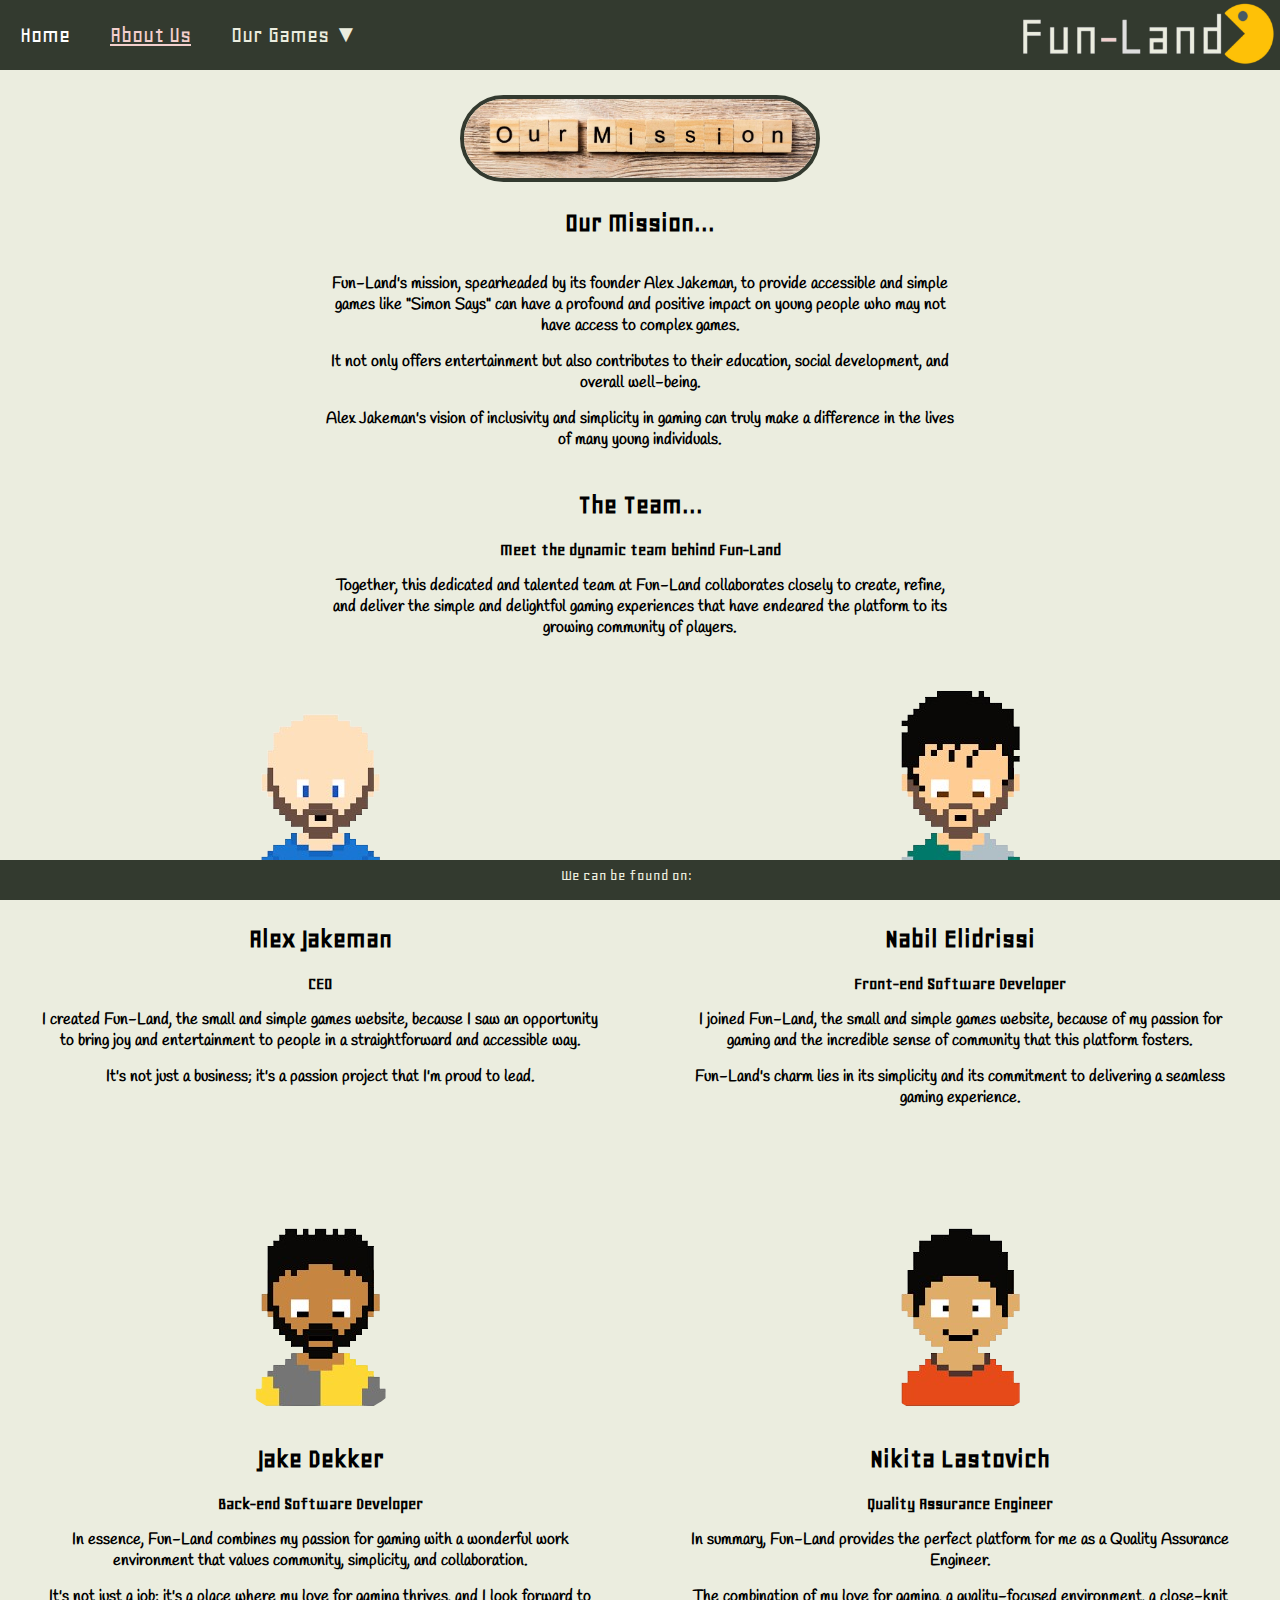
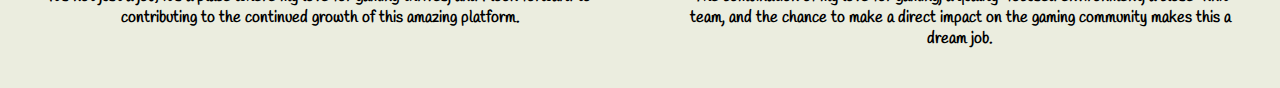
==== public/about-us.html @ 303238e1 "fixed w3c validation errors on about-us page" ====
<!DOCTYPE html>
<html lang="en">
<head>
  <meta charset="UTF-8">
  <meta http-equiv="X-UA-Compatible" content="IE=edge">
  <meta name="viewport" content="width=device-width, initial-scale=1.0">
  <link rel="stylesheet" href="style.css">
  <link rel="stylesheet" href="https://use.fontawesome.com/releases/v5.6.3/css/all.css" integrity="sha384-UHRtZLI+pbxtHCWp1t77Bi1L4ZtiqrqD80Kn4Z8NTSRyMA2Fd33n5dQ8lWUE00s/" crossorigin="anonymous">
  <title>Fun-Land</title>
  <script src="https://cdnjs.cloudflare.com/ajax/libs/jquery/3.6.1/jquery.min.js"></script>
  <script src="scripts/script.js"></script>
</head>

<body>
    <header>
    <div class="nav-bar">
        <div class="nav-container">
            <div class="brand">
                <a href="index.html"><img src="images/fun-land-logo-colored.png" alt="Fun-Land logo" id="site-logo"></a>
                </div>
                <nav>
                    <div class="nav-mobile">
                        <a href="#" id="nav-toggle">
                        <span></span>
                        </a>
                    </div>
                    <ul class="nav-list">
                        <li><a href="index.html">Home</a></li>
                        <li><a class="active" href="about-us.html">About Us</a></li>
                        <li><a href="#">Our Games</a>
                        <ul class="nav-dropdown">
                            <li><a href="memory-card-game.html">Spot The Difference</a></li>
                            <li><a href="simon-says.html">Simon Says</a></li>
                        </ul>
                        </li>
                    </ul>
                </nav>
            </div>
        </div>
    </header>

    <div class="flex-mobile">
        <div class="flex-container">
            <div class="flex-item-center" style="order: 1">
                <div style="height: 100px;"> 
                    <h3  class="team-page-quotes">
                        <img src="images/our-mission.png" alt="Fun-Land's Mission Statement" id="mission-statement-img">
                    </h3>
                    <div id="team-member-5">
                        <h1  class="paragraph-header">
                            Our Mission...
                        </h1>
                        <h3 class="team-page-quotes">
                            Fun-Land's mission, spearheaded by its founder Alex Jakeman, to provide accessible and simple games like "Simon Says" can have a profound and positive impact on young people who may not have access to complex games.         
                        </h3>
                        <h3 class="team-page-quotes">
                            It not only offers entertainment but also contributes to their education, social development, and overall well-being.          
                        </h3>
                        <h3 class="team-page-quotes">
                            Alex Jakeman's vision of inclusivity and simplicity in gaming can truly make a difference in the lives of many young individuals.        
                        </h3>
                    </div>    
                </div>
            </div>
            <div class="flex-item-center" style="order: 2">
                <div style="height: 100px;"> 
                    <!-- <h3  class="team-page-quotes">
                        <img src="images/our-mission.png" alt="Fun-Land's Mission Statement" id="mission-statement-img">
                    </h3> -->
                    <div id="team-member-6">
                        <h1  class="paragraph-header">
                            The Team...
                        </h1>
                        <h3 class="paragraph-content">
                            Meet the dynamic team behind Fun-Land
                        </h3>
                        <h3 class="team-page-quotes">
                            Together, this dedicated and talented team at Fun-Land collaborates closely to create, refine, and deliver the simple and delightful gaming experiences that have endeared the platform to its growing community of players. 
                        </h3>
                    </div>    
                </div>
            </div>
            <div class="flex-item-left" style="order: 3">
                <div id="team-member-1">  
                    <div class="team-page-quotes">
                        <img src="images/bit-alex.png" alt="Alex - CEO">
                    </div> 
                    <h2 class="paragraph-header">
                        Alex Jakeman
                    </h2>
                    <h3  class="paragraph-content">
                        CEO
                    </h3>
                    <h3  class="team-page-quotes">
                        I created Fun-Land, the small and simple games website, because I saw an opportunity to bring joy and entertainment to people in a straightforward and accessible way.
                    </h3>
                    
                    <h3  class="team-page-quotes">
                        It's not just a business; it's a passion project that I'm proud to lead.
                    </h3> 
                </div>
            </div>
            <div class="flex-item-right" style="order: 4">
                <div id="team-member-2">  
                    <div class="team-page-quotes">
                        <img src="images/bit-nabil.png" alt="Nabil - Dev">
                    </div>
                    <h2 class="paragraph-header">
                        Nabil Elidrissi
                    </h2>             
                    <h3  class="paragraph-content">
                        Front-end Software Developer
                    </h3>
                    <h3  class="team-page-quotes">
                        I joined Fun-Land, the small and simple games website, because of my passion for gaming and the incredible sense of community that this platform fosters.
                    </h3>
                    <h3  class="team-page-quotes">
                        Fun-Land's charm lies in its simplicity and its commitment to delivering a seamless gaming experience. 
                    </h3>          
                </div>
            </div>
            <div class="flex-item-left" style="order: 5">
                <div id="team-member-3">  
                    <div class="team-page-quotes">
                        <img src="images/bit-jake.png" alt="Jake - Dev">
                    </div> 
                    <h2 class="paragraph-header">
                        Jake Dekker
                    </h2>
                    <h3  class="paragraph-content">
                        Back-end Software Developer
                    </h3>
                    <h3  class="team-page-quotes">
                        In essence, Fun-Land combines my passion for gaming with a wonderful work environment that values community, simplicity, and collaboration. 
                    </h3>
                    <h3 class="team-page-quotes">
                        It's not just a job; it's a place where my love for gaming thrives, and I look forward to contributing to the continued growth of this amazing platform.
                    </h3> 
                </div> 
            </div>
            <div class="flex-item-right" style="order: 6">
                <div id="team-member-4">  
                    <div class="team-page-quotes">
                        <img src="images/bit-nikita.png" alt="Nikita - QA">
                    </div>  
                    <h2 class="paragraph-header">
                        Nikita Lastovich
                    </h2>
                    <h3  class="paragraph-content">
                        Quality Assurance Engineer
                    </h3>
                    <h3  class="team-page-quotes">
                        In summary, Fun-Land provides the perfect platform for me as a Quality Assurance Engineer.
                    </h3>
                    <h3  class="team-page-quotes">
                        The combination of my love for gaming, a quality-focused environment, a close-knit team, and the chance to make a direct impact on the gaming community makes this a dream job.
                    </h3>
                </div>
            </div>
        </div>
    </div>

    <footer>
        <ul class="social-networks">
            <li><a id="footer-text">We can be found on:</a></li>
            <li><a href="https://kick.com" target="_blank"><i class="fab fa-kickstarter"></i></a></li>
            <li><a href="https://www.instagram.com" target="_blank"><i class="fab fa-twitch"></i></a></li>
            <li><a href="https://www.youtube.com" target="_blank"><i class="fab fa-youtube-square"> </i></a></li>
        </ul>
    </footer>
</body>
---- public/style.css ----
@import url('https://fonts.googleapis.com/css2?family=Comic+Neue&family=Handlee&family=Shadows+Into+Light&display=swap');
@import url('https://fonts.googleapis.com/css2?family=Audiowide&family=Geo&family=Quicksand&display=swap');

* {
    margin: 0;
    padding: 0;
    font-family: 'Geo', sans-serif;
    box-sizing: border-box;
}

body {
    background-color: #EBEDDF;
    color: #000000;
    margin: auto;
}

/* ----- Navbar ----- */

.nav-bar{
  height: 70px;
  background: #333A2F;
  z-index: 1;
}

.nav-container{
max-width: 1000px;
max-height: 70px;
}

.active {
text-decoration: underline;
text-decoration-color: #f3cfcd;
color: #f3cfcd;
}

.nav-list {
font-size: 150%;
}

nav{
float: left;
padding: 70px 0 0 0;
}

nav ul{
list-style: none;
}

nav ul li{
float: left;
position: relative;
}

nav ul li a{
display: block;
padding: 0 20px;
line-height: 70px;
background: #333A2F;
text-decoration: none;
color: #EBEDDF;
}

nav ul li a:hover{
background: #333A2F;
color: #fff;
}

nav ul li a:not(:only-child):after{
content: '▼';
padding-left: 5px;
}

nav ul li ul li {
min-width: 190px;
}

nav ul li ul li a{
padding: 15px;
line-height: 20px;
}

.nav-dropdown{
position: absolute;
display: none;
z-index: 1;
}

.nav-mobile{
display: none;
position: static;
top: 0;
right: 0;
}

#nav-toggle{
position: absolute;
left: 18px;
top: 22px;
cursor: pointer;
padding: 10px 35px 15px 0px;
}

#nav-toggle span,
#nav-toggle span::before,
#nav-toggle span::after{
position: absolute;
display: block;
content: '';
background: #EBEDDF;
height: 5px;
width: 35px;
transition: all 300ms ease-in-out;
}

#nav-toggle span::before{
top: -10px;
}

#nav-toggle span::after{
bottom: -10px;
}

#nav-toggle.active span{
background-color: transparent;
}

#nav-toggle.active span::before, #nav-toggle.active span::after{
top: 0;
}

#nav-toggle.active span::before{
transform: rotate(45deg);
}

#nav-toggle.active span::after{
transform: rotate(-45deg);
}

#site-logo {
height: 65px;
padding-top: 2px;
float: right;
/* position: absolute; */
right: 5px;
}

/* Reusable Components / Generic Items */

.page-title {
    text-align: center; 
    font-size: 36px;
    line-height: 70px;
}

.paragraph-header {
    text-align: center; 
    font-size: 28px;
    line-height: 70px;
}

.paragraph-content {
    text-align: center; 
    font-size: 18px;
}

.team-page-quotes {
    text-align: center; 
    font-size: 16px;
    padding-left: 30px;
    padding-top: 15px;
    padding-right: 30px;
    font-family: 'Handlee', cursive;
}

.team-page-quotes img {
  border-radius: 100px;
}

.flex-container {
  display: flex;
  flex-direction: row;
  flex-wrap: wrap;
}

.flex-item-left {
  background-color: #EBEDDF;
  padding: 10px;
  flex: 50%;
}

.flex-item-left:hover {
  background-color: #333A2F;
  color: #EBEDDF;
  padding: 10px;
  flex: 50%;
}

.flex-item-right {
  background-color: #EBEDDF;
  padding: 10px;
  flex: 50%;
}

.flex-item-right:hover {
  background-color: #333A2F;
  color: #EBEDDF;
  padding: 10px;
  flex: 50%;
}

.flex-item-center {

  background-color: #EBEDDF;
  padding: 10px;
  flex: 100%;
  text-align: center;
  
}



/* About Us Page Items  */

#mission-statement-img {
  width: 60%;
  border-style: solid;
  border-width: 4px;
}

  /* ----- Footer -----  */

footer{
  position:fixed;bottom:0;left:0;right:0;
  height: 40px;
  background: #333A2F;
  z-index: 1;
}

footer a {
  text-decoration: none;
}

#footer-text {
  color: #EBEDDF;
}

.social-networks{
  text-align: center;
}

.social-networks li{
  display: inline-block;
}

.social-networks i{
  font-size: 150%;
  margin: 10%;
  padding: 3px;
  color: #f3cfcd;;
} 

  /* Media Queries */

@media only screen and (max-width: 851px) {

  /* Navbar Mobile */

  .nav-mobile{
      display: block;
      float: left;
  }

  nav{
      width: 100%;
      padding: 0 0 0 0;
  }

  nav ul{
      display: none;
  }

  nav ul li {
      float: none;
  }

  nav ul li a{
      padding: 15px;
      line-height: 20px;
      padding-left: 10%;
  }

  nav ul li ul li a{
      padding-left: 15%;
  }

  .nav-dropdown{
      position: static;
  }

  .flex-container {
    flex-direction: column;
    width: 100%;
  }

  .flex-item-right, .flex-item-left, .flex-item-center {
    flex: 100%;
  }

  .flex-mobile {
    position: inherit;
    flex-basis:initial;
  }

  #team-member-5, #team-member-6 {
    width: 100%; 
    height: auto;
    float:left;
  }

  #mission-statement-img {
    width: 60%;
    max-width: 250px;
    border-style: solid;
    border-width: 4px;
    border-color: #333A2F;
  }
}


@media screen and (min-width: 852px) and (max-width: 1399px){
    
  /* Navbar */

  nav {
      float: left;
      padding: 0 0 0 0px;
  }

  .nav-list {
      display: block !important;
  }

  /* About Us page Layout Desktop */

  #team-member-1, #team-member-2, #team-member-3, #team-member-4 {
    height: 500px;
    float:left;
  }

  #site-logo {
    position: absolute;
  }

  #mission-statement-img {
    width: 30%;
    border-style: solid;
    border-width: 4px;
    border-color: #333A2F;
  }
   
  #team-member-5, #team-member-6 {
    width: 100%; 
    height: auto;
    float:left;
  }
  
  #team-member-5 h1, #team-member-5 h3, #team-member-6 h3, #team-member-6 h1 {
    padding-left: 25%;
    padding-right: 25%;
  }
}

@media screen and (min-width: 1400px){

  /* Navbar */

  nav {
    float: left;
    padding: 0 0 0 0px;
  }

  .nav-list {
    display: block !important;
  }
  
  /* About Us page layout */

  #team-member-1, #team-member-2, #team-member-3, #team-member-4 {
    height: 500px;
    float:left;
  }
  
  #team-member-5, #team-member-6 {
    width: 100%; 
    height: auto;
    float:left;
  }
  
  #team-member-5 h1, #team-member-5 h3, #team-member-6 h1, #team-member-6 h3 {
    padding-left: 25%;
    padding-right: 25%;
  }

  .team-page-quotes {
    text-align: center; 
    font-size: 16px;
    padding-left: 60px;
    padding-top: 25px;
    padding-right: 60px;
    font-family: 'Handlee', cursive;
  }

  .mission-quotes {
    text-align: center; 
    font-size: 16px;
    padding-left: 60px;
    padding-top: 25px;
    padding-right: 60px;
    font-family: 'Handlee', cursive;
  }

  #mission-statement-img {
    width: 25%;
    border-style: solid;
    border-width: 4px;
    border-color: #333A2F;
  }

  #site-logo {
    position: absolute;
  }
}
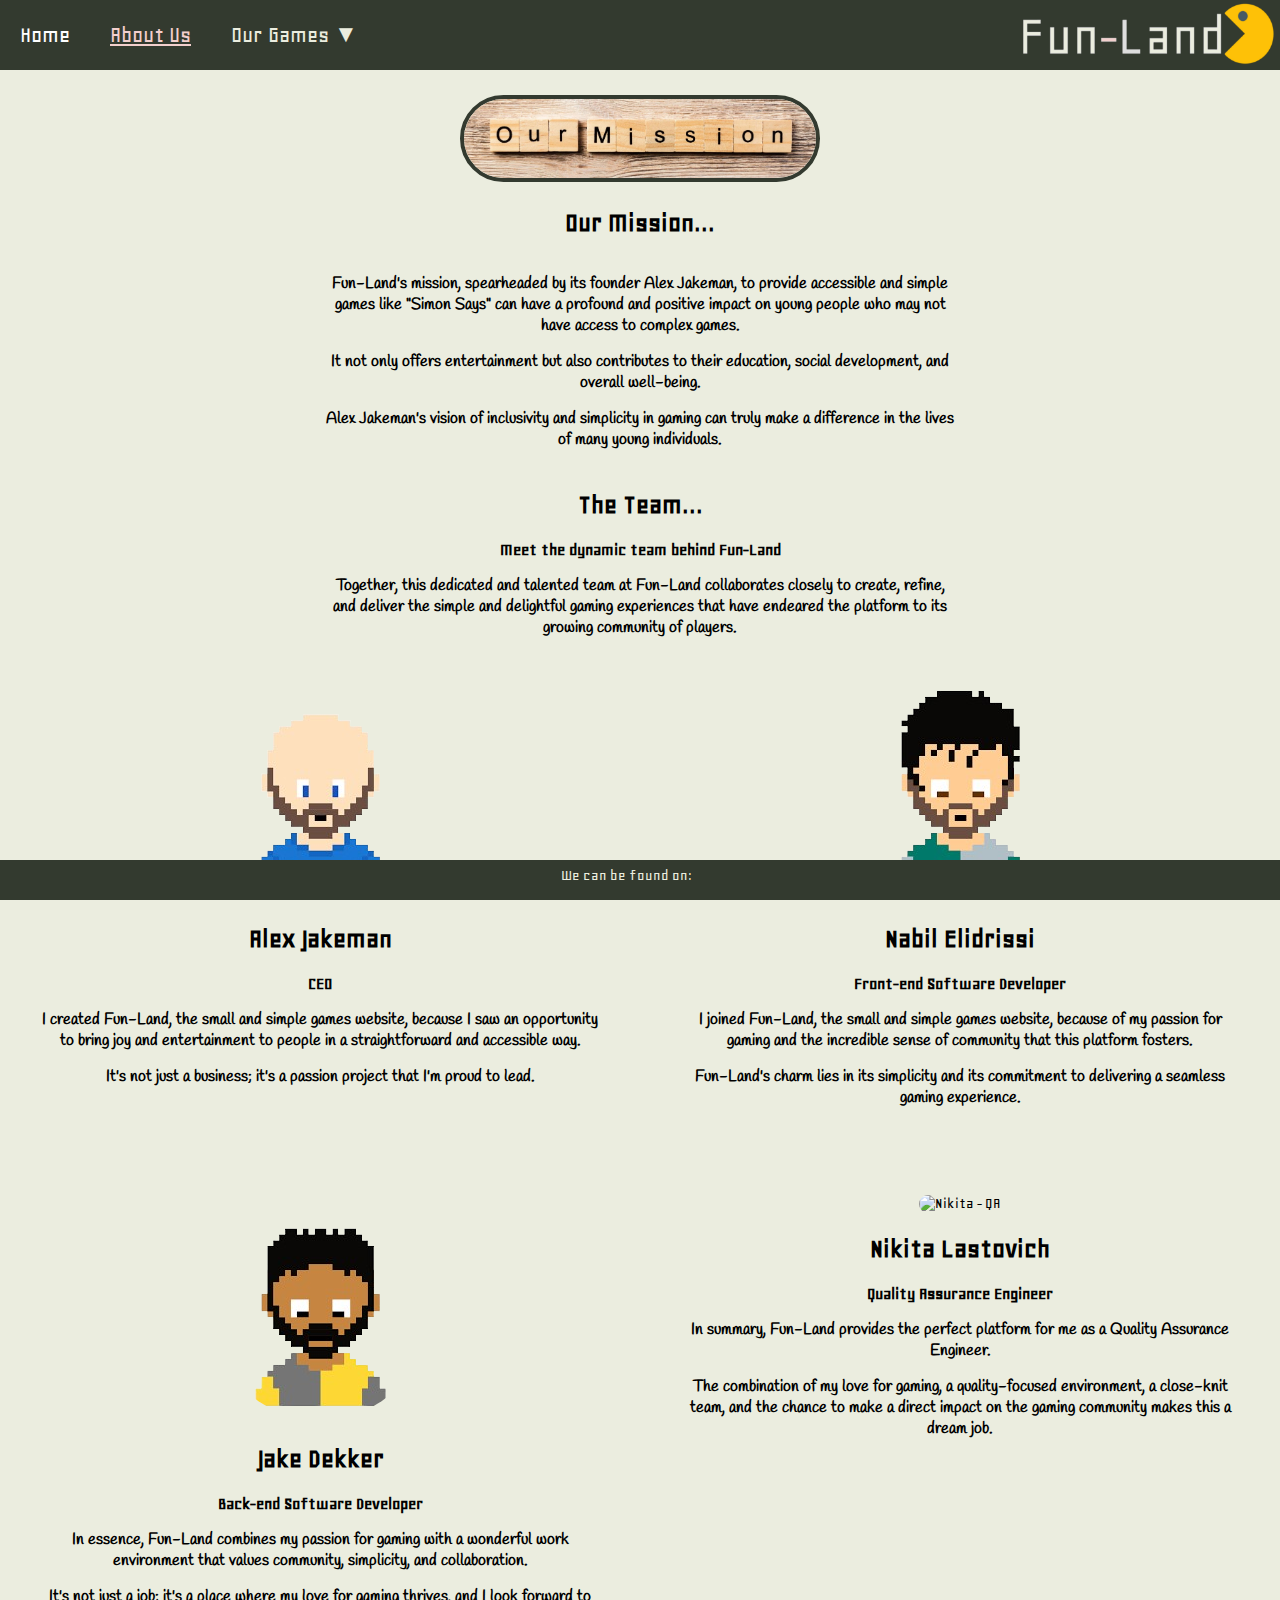
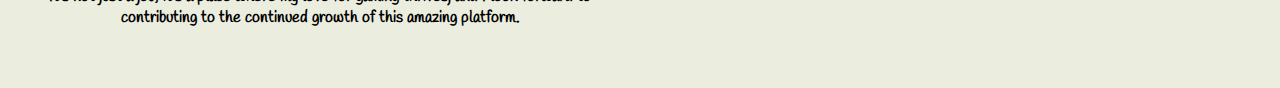
==== commit 8d222ed4: "Fixed card game responsiveness" ====
--- a/public/about-us.html
+++ b/public/about-us.html
@@ -83,7 +83,7 @@
             <div class="flex-item-left" style="order: 3">
                 <div id="team-member-1">  
                     <div class="team-page-quotes">
-                        <img src="images/bit-alex.png" alt="Alex - CEO">
+                        <img src="images/bit-employees/bit-alex.png" alt="Alex - CEO">
                     </div> 
                     <h2 class="paragraph-header">
                         Alex Jakeman
@@ -103,7 +103,7 @@
             <div class="flex-item-right" style="order: 4">
                 <div id="team-member-2">  
                     <div class="team-page-quotes">
-                        <img src="images/bit-nabil.png" alt="Nabil - Dev">
+                        <img src="images/bit-employees/bit-nabil.png" alt="Nabil - Dev">
                     </div>
                     <h2 class="paragraph-header">
                         Nabil Elidrissi
@@ -122,7 +122,7 @@
             <div class="flex-item-left" style="order: 5">
                 <div id="team-member-3">  
                     <div class="team-page-quotes">
-                        <img src="images/bit-jake.png" alt="Jake - Dev">
+                        <img src="images/bit-employees/bit-jake.png" alt="Jake - Dev">
                     </div> 
                     <h2 class="paragraph-header">
                         Jake Dekker
@@ -141,7 +141,7 @@
             <div class="flex-item-right" style="order: 6">
                 <div id="team-member-4">  
                     <div class="team-page-quotes">
-                        <img src="images/bit-nikita.png" alt="Nikita - QA">
+                        <img src="image/bit-employeess/bit-nikita.png" alt="Nikita - QA">
                     </div>  
                     <h2 class="paragraph-header">
                         Nikita Lastovich
--- a/public/style.css
+++ b/public/style.css
@@ -213,11 +213,88 @@
   background-color: #EBEDDF;
   padding: 10px;
   flex: 100%;
+  text-align: center;  
+}
+
+/* Memory Card Game */
+
+#game-h1 {
   text-align: center;
-  
-}
-
-
+  font-weight: 700;
+  font-size: 50px;
+}
+
+#game-p {
+  text-align: center;
+  font-weight: bold;
+  font-size: 30px;
+}
+
+.actions {
+  display: flex;
+  justify-content: center;
+}
+
+.actions button {
+  padding: 8px 16px;
+  font-size: 30px;
+  border-radius: 10px;
+  background-color: #27AE60;
+  color: white;
+}
+
+.grid-container {
+  display: grid;
+  max-width: 100%;
+  justify-content: center;
+  grid-gap: 16px;
+  grid-template-columns: repeat(4, 140px);
+  grid-template-rows: repeat(2, calc(100px / 2 * 3));
+  /* might need to change for mobile */
+}
+
+.card {
+  height: calc(100px / 2 *3);
+  width: 140px;
+  border-radius: 10px;
+  background-color: white;
+  position: relative;
+  transform-style: preserve-3d;
+  transition: all 0.5s ease-in-out;
+}
+
+.front-image {
+  width: 60px;
+  height: 60px;
+}
+
+.card.flipped {
+  transform: rotateY(180deg);
+}
+
+.front, .back {
+  backface-visibility: hidden;
+  position: absolute;
+  border-radius: 10px;
+  top: 0;
+  left: 0;
+  height: 100%;
+  width: 100%;
+}
+
+.card .front {
+  display: flex;
+  justify-content: center;
+  align-items: center;
+  transform: rotateY(180deg);
+}
+
+.card .back {
+  background-image: url("data:image/svg+xml,<svg id='patternId' width='100%' height='100%' xmlns='http://www.w3.org/2000/svg'><defs><pattern id='a' patternUnits='userSpaceOnUse' width='25' height='25' patternTransform='scale(2) rotate(0)'><rect x='0' y='0' width='100%' height='100%' fill='hsla(0,0%,100%,1)'/><path d='M25 30a5 5 0 110-10 5 5 0 010 10zm0-25a5 5 0 110-10 5 5 0 010 10zM0 30a5 5 0 110-10 5 5 0 010 10zM0 5A5 5 0 110-5 5 5 0 010 5zm12.5 12.5a5 5 0 110-10 5 5 0 010 10z'  stroke-width='1' stroke='none' fill='hsla(174, 100%, 29%, 1)'/><path d='M0 15a2.5 2.5 0 110-5 2.5 2.5 0 010 5zm25 0a2.5 2.5 0 110-5 2.5 2.5 0 010 5zM12.5 2.5a2.5 2.5 0 110-5 2.5 2.5 0 010 5zm0 25a2.5 2.5 0 110-5 2.5 2.5 0 010 5z'  stroke-width='1' stroke='none' fill='hsla(187, 100%, 42%, 1)'/></pattern></defs><rect width='800%' height='800%' transform='translate(0,0)' fill='url(%23a)'/></svg>");
+  background-position: center center;
+  background-size: cover;
+  backface-visibility: hidden;
+}
 
 /* About Us Page Items  */
 
@@ -324,6 +401,26 @@
     border-width: 4px;
     border-color: #333A2F;
   }
+  
+  .grid-container {
+    display: grid;
+    max-width: 100%;
+    justify-content: center;
+    grid-gap: 8px;
+    grid-template-columns: repeat(3, 120px);
+    grid-template-rows: repeat(2, calc(100px / 2 * 3));
+    /* might need to change for mobile */
+  }
+  
+  .card {
+    height: calc(100px / 2 *3);
+    width: 100px;
+    border-radius: 10px;
+    background-color: black;
+    position: relative;
+    transform-style: preserve-3d;
+    transition: all 0.5s ease-in-out;
+  }
 }
 
 
@@ -368,6 +465,8 @@
     padding-left: 25%;
     padding-right: 25%;
   }
+
+
 }
 
 @media screen and (min-width: 1400px){
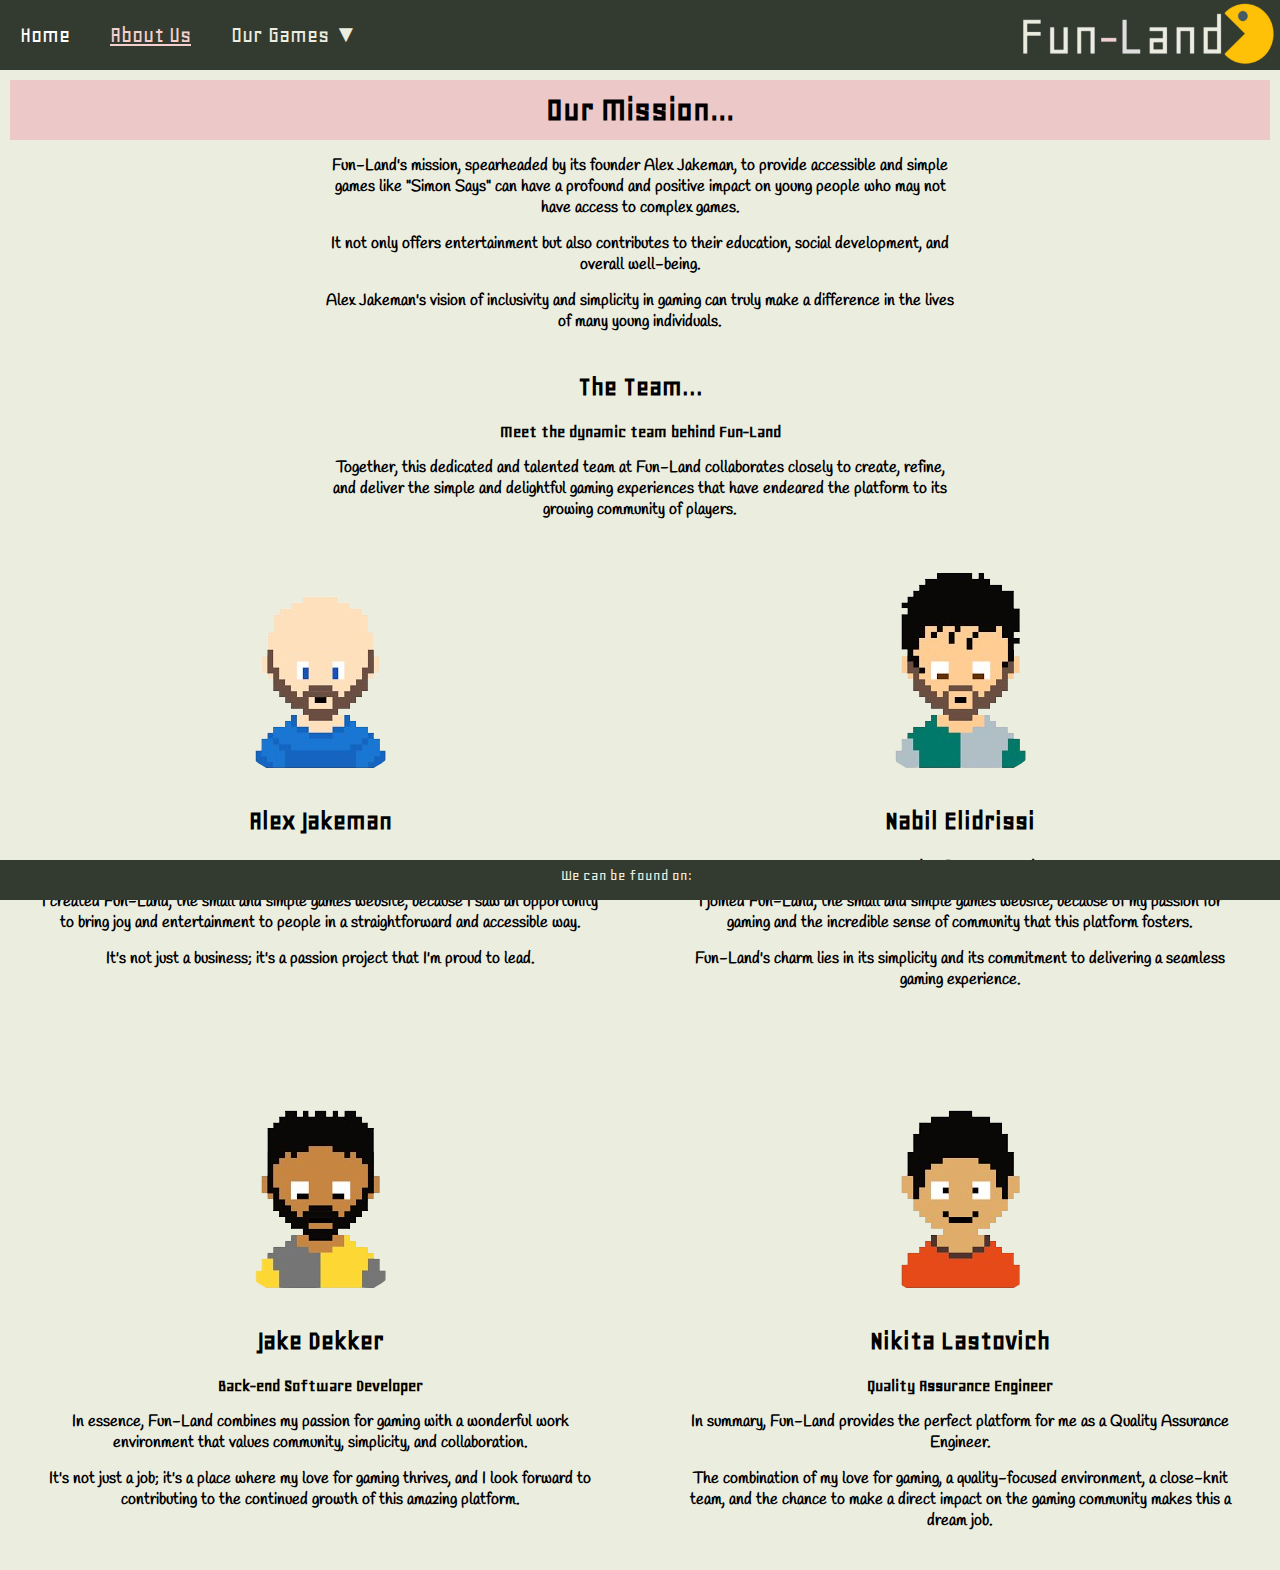
==== commit 26db615d: "Added new folder for logos, made changes to the card game" ====
--- a/public/about-us.html
+++ b/public/about-us.html
@@ -5,6 +5,7 @@
   <meta http-equiv="X-UA-Compatible" content="IE=edge">
   <meta name="viewport" content="width=device-width, initial-scale=1.0">
   <link rel="stylesheet" href="style.css">
+  <link rel="icon" href="images/fun-land-tab-icon.png">
   <link rel="stylesheet" href="https://use.fontawesome.com/releases/v5.6.3/css/all.css" integrity="sha384-UHRtZLI+pbxtHCWp1t77Bi1L4ZtiqrqD80Kn4Z8NTSRyMA2Fd33n5dQ8lWUE00s/" crossorigin="anonymous">
   <title>Fun-Land</title>
   <script src="https://cdnjs.cloudflare.com/ajax/libs/jquery/3.6.1/jquery.min.js"></script>
@@ -16,7 +17,7 @@
     <div class="nav-bar">
         <div class="nav-container">
             <div class="brand">
-                <a href="index.html"><img src="images/fun-land-logo-colored.png" alt="Fun-Land logo" id="site-logo"></a>
+                <a href="index.html"><img src="images/logos/fun-land-logo-colored.png" alt="Fun-Land logo" id="site-logo"></a>
                 </div>
                 <nav>
                     <div class="nav-mobile">
@@ -29,7 +30,7 @@
                         <li><a class="active" href="about-us.html">About Us</a></li>
                         <li><a href="#">Our Games</a>
                         <ul class="nav-dropdown">
-                            <li><a href="memory-card-game.html">Spot The Difference</a></li>
+                            <li><a href="memory-card-game.html">Match The Cards</a></li>
                             <li><a href="simon-says.html">Simon Says</a></li>
                         </ul>
                         </li>
@@ -43,11 +44,8 @@
         <div class="flex-container">
             <div class="flex-item-center" style="order: 1">
                 <div style="height: 100px;"> 
-                    <h3  class="team-page-quotes">
-                        <img src="images/our-mission.png" alt="Fun-Land's Mission Statement" id="mission-statement-img">
-                    </h3>
                     <div id="team-member-5">
-                        <h1  class="paragraph-header">
+                        <h1 class="page-title">
                             Our Mission...
                         </h1>
                         <h3 class="team-page-quotes">
@@ -141,7 +139,7 @@
             <div class="flex-item-right" style="order: 6">
                 <div id="team-member-4">  
                     <div class="team-page-quotes">
-                        <img src="image/bit-employeess/bit-nikita.png" alt="Nikita - QA">
+                        <img src="images/bit-employees/bit-nikita.png" alt="Nikita - QA">
                     </div>  
                     <h2 class="paragraph-header">
                         Nikita Lastovich
--- a/public/style.css
+++ b/public/style.css
@@ -149,7 +149,8 @@
 .page-title {
     text-align: center; 
     font-size: 36px;
-    line-height: 70px;
+    line-height: 60px;
+    background-color: #edc8c8;
 }
 
 .paragraph-header {
@@ -222,35 +223,42 @@
   text-align: center;
   font-weight: 700;
   font-size: 50px;
-}
-
-#game-p {
+  padding-bottom: 30px;
+  padding-top: 10px;
+}
+
+#game-p, #game-p2 {
   text-align: center;
   font-weight: bold;
   font-size: 30px;
+  padding-top: 10px;
+  padding-bottom: 10px;
 }
 
 .actions {
   display: flex;
   justify-content: center;
+  padding-bottom: 15px;
 }
 
 .actions button {
   padding: 8px 16px;
   font-size: 30px;
   border-radius: 10px;
-  background-color: #27AE60;
-  color: white;
+  background-color: #edc8c8;
+  color: black;
 }
 
 .grid-container {
   display: grid;
   max-width: 100%;
   justify-content: center;
+  background-color: #333A2F;
+  padding-top: 20px;
+  padding-bottom: 20px;
   grid-gap: 16px;
   grid-template-columns: repeat(4, 140px);
   grid-template-rows: repeat(2, calc(100px / 2 * 3));
-  /* might need to change for mobile */
 }
 
 .card {
@@ -290,10 +298,217 @@
 }
 
 .card .back {
-  background-image: url("data:image/svg+xml,<svg id='patternId' width='100%' height='100%' xmlns='http://www.w3.org/2000/svg'><defs><pattern id='a' patternUnits='userSpaceOnUse' width='25' height='25' patternTransform='scale(2) rotate(0)'><rect x='0' y='0' width='100%' height='100%' fill='hsla(0,0%,100%,1)'/><path d='M25 30a5 5 0 110-10 5 5 0 010 10zm0-25a5 5 0 110-10 5 5 0 010 10zM0 30a5 5 0 110-10 5 5 0 010 10zM0 5A5 5 0 110-5 5 5 0 010 5zm12.5 12.5a5 5 0 110-10 5 5 0 010 10z'  stroke-width='1' stroke='none' fill='hsla(174, 100%, 29%, 1)'/><path d='M0 15a2.5 2.5 0 110-5 2.5 2.5 0 010 5zm25 0a2.5 2.5 0 110-5 2.5 2.5 0 010 5zM12.5 2.5a2.5 2.5 0 110-5 2.5 2.5 0 010 5zm0 25a2.5 2.5 0 110-5 2.5 2.5 0 010 5z'  stroke-width='1' stroke='none' fill='hsla(187, 100%, 42%, 1)'/></pattern></defs><rect width='800%' height='800%' transform='translate(0,0)' fill='url(%23a)'/></svg>");
+  background-image: url("data:image/svg+xml,<svg id='patternId' width='100%' height='100%' xmlns='http://www.w3.org/2000/svg'><defs><pattern id='a' patternUnits='userSpaceOnUse' width='40' height='40' patternTransform='scale(2) rotate(0)'><rect x='0' y='0' width='100%' height='100%' fill='hsla(0, 51%, 86%, 1)'/><path d='M15 5h10v30H15zM35-5V5H5V-5zM35 35v10H5V35zM35-15h10v30H35zM55 15v10H25V15zM15 15v10h-30V15zM35 25h10v30H35zM-5 25H5v30H-5zM-5-15H5v30H-5z'  stroke-width='1' stroke='hsla(0, 0%, 0%, 1)' fill='none'/></pattern></defs><rect width='800%' height='800%' transform='translate(0,0)' fill='url(%23a)'/></svg>");
   background-position: center center;
+  border-width: 3px;
+  border-color: black;
   background-size: cover;
   backface-visibility: hidden;
+}
+
+.paragraph-content-memory-page {
+  text-align: center;
+  padding-bottom: 10px;
+}
+
+.rule-list {
+  list-style: decimal;
+  padding-bottom: 70px;
+}
+
+
+
+
+
+
+
+
+
+
+
+
+
+
+
+
+
+
+
+
+
+
+
+
+
+
+
+
+
+.flex-card-game {
+  display: grid;
+  grid-template-columns: 1fr 1fr 1fr 1fr;
+  height: 550px;
+  margin: auto;
+  width: 60%;
+  grid-gap: 8px;
+  background-color: #333A2F;
+  padding: 10px;
+  border-radius: 10px;
+}
+ 
+button {
+  background-color: #333A2F;
+  font-size: 2rem;
+  border: solid black 1px;
+  border-radius: 10px;
+}
+ 
+.flex-card-game button img {
+  width: 12.5vh;
+  pointer-events: none;
+}
+ 
+.win-container {
+  grid-column: 2/4;
+  grid-row: 2/4;
+  background-color: #f3cfcd;
+  display: none;
+  border: black solid 1px;
+  flex-direction: column;
+  text-transform: uppercase;
+  color: black;
+  justify-content: center;
+  align-items: center;
+  font-size: 10vmin;
+  border-radius: 10px;
+}
+ 
+.play-again {
+  background: #fbb040;
+  color: black;
+  padding: 0.5rem;
+  text-transform: uppercase;
+  border: 1px black solid;
+  border-radius: 10px;
+}
+
+.flex-feedback-items {
+  flex: 33%;
+  flex-direction: column;
+}
+
+
+/* button#1, button#5, button#9 {
+  padding-left: 30px;
+} */
+
+
+
+
+
+
+
+
+
+
+
+
+
+
+
+
+
+
+
+
+
+
+
+
+
+
+
+
+
+
+
+
+
+
+
+
+
+
+
+/* Memory Game Modal */
+
+.modal {
+  margin: 100px auto;
+  padding: 20px;
+  background: #fff;
+  border: 1px solid #666;
+  width: 85%;
+  border-radius: 6px;
+  box-shadow: 0 0 50px rgba(0, 0, 0, 0.5);
+  position: relative;
+}
+.modal h2 { margin-top: 0; }
+.modal .close {
+  position: absolute;
+  width: 20px;
+  height: 20px;
+  top: 20px;
+  right: 20px;
+  opacity: 0.8;
+  transition: all 200ms;
+  font-size: 24px;
+  font-weight: bold;
+  text-decoration: none;
+  color: #777;
+}
+.modal .close:hover { opacity: 1; }
+.modal .content {
+  max-height: 670px;
+  overflow: auto;
+}
+.modal p {
+  margin: 0 0 1em;
+  text-align: center;
+}
+.modal p:last-child { margin: 0; }
+
+.overlay {
+  position: absolute;
+  top: 0;
+  bottom: 0;
+  left: 0;
+  right: 0;
+  background: rgba(0, 0, 0, 0.5);
+  transition: opacity 800ms;
+  visibility: hidden;
+  opacity: 0;
+}
+
+.overlay:target {
+  visibility: visible;
+  opacity: 1;
+}
+
+.modal-button {
+  background-color: #262626;
+  color: #edcd1d;
+  border: none;
+  border-radius: 5px;
+  padding: 5px;
+  font-size: 16px;
+  cursor: pointer;
+  transition: all 0.3s ease;
+  text-decoration-line: none;
+}
+
+.modal-button:hover {
+  background-color: #756409;
+  color: #262626;
 }
 
 /* About Us Page Items  */
@@ -406,17 +621,17 @@
     display: grid;
     max-width: 100%;
     justify-content: center;
+    padding-left: 20px;
     grid-gap: 8px;
     grid-template-columns: repeat(3, 120px);
     grid-template-rows: repeat(2, calc(100px / 2 * 3));
-    /* might need to change for mobile */
   }
   
   .card {
     height: calc(100px / 2 *3);
     width: 100px;
     border-radius: 10px;
-    background-color: black;
+    background-color: white;
     position: relative;
     transform-style: preserve-3d;
     transition: all 0.5s ease-in-out;
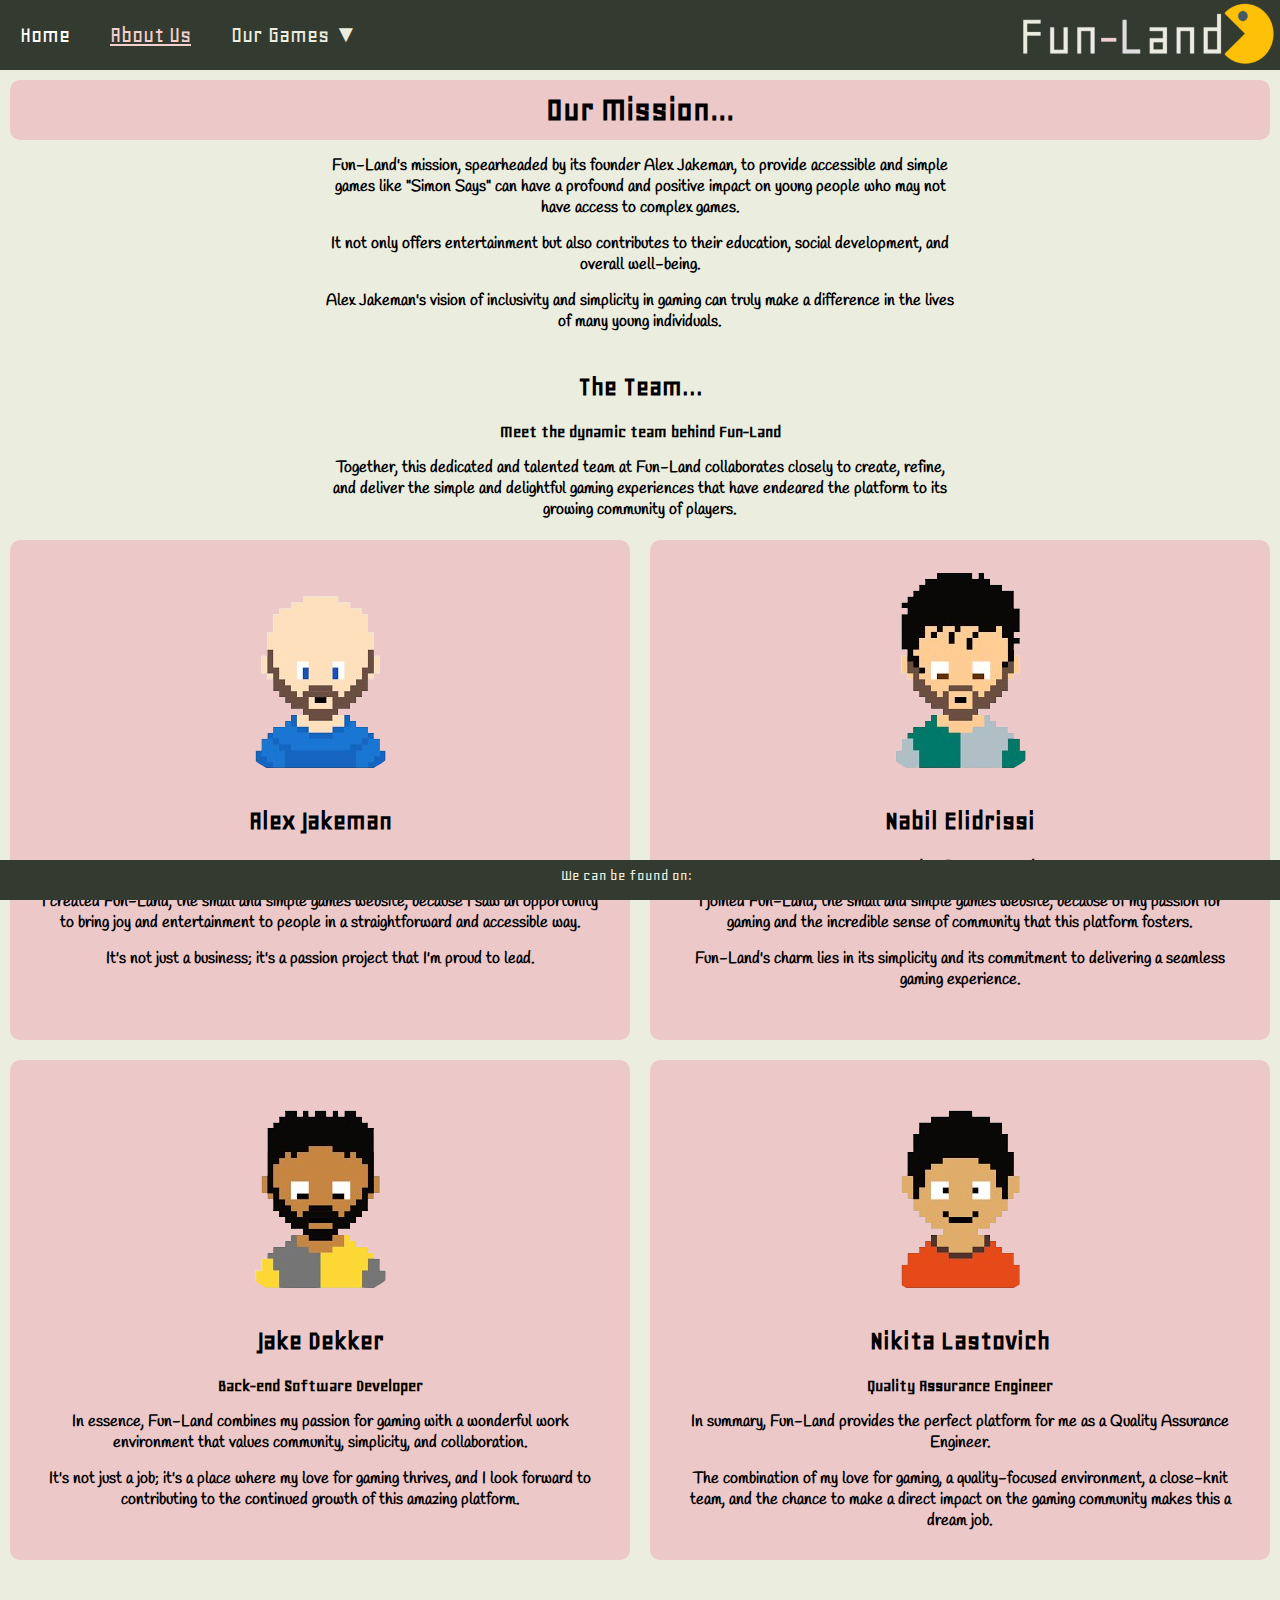
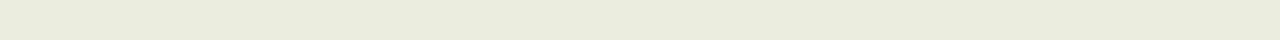
==== commit 18370aec: "Fixed multiple responsiveness issues for mobile view of memory game" ====
--- a/public/about-us.html
+++ b/public/about-us.html
@@ -5,11 +5,9 @@
   <meta http-equiv="X-UA-Compatible" content="IE=edge">
   <meta name="viewport" content="width=device-width, initial-scale=1.0">
   <link rel="stylesheet" href="style.css">
-  <link rel="icon" href="images/fun-land-tab-icon.png">
+  <link rel="icon" href="images/logos/fun-land-tab-icon.png">
   <link rel="stylesheet" href="https://use.fontawesome.com/releases/v5.6.3/css/all.css" integrity="sha384-UHRtZLI+pbxtHCWp1t77Bi1L4ZtiqrqD80Kn4Z8NTSRyMA2Fd33n5dQ8lWUE00s/" crossorigin="anonymous">
   <title>Fun-Land</title>
-  <script src="https://cdnjs.cloudflare.com/ajax/libs/jquery/3.6.1/jquery.min.js"></script>
-  <script src="scripts/script.js"></script>
 </head>
 
 <body>
@@ -40,123 +38,128 @@
         </div>
     </header>
 
-    <div class="flex-mobile">
-        <div class="flex-container">
-            <div class="flex-item-center" style="order: 1">
-                <div style="height: 100px;"> 
-                    <div id="team-member-5">
-                        <h1 class="page-title">
-                            Our Mission...
-                        </h1>
-                        <h3 class="team-page-quotes">
-                            Fun-Land's mission, spearheaded by its founder Alex Jakeman, to provide accessible and simple games like "Simon Says" can have a profound and positive impact on young people who may not have access to complex games.         
+    <section>
+        <div class="flex-mobile">
+            <div class="flex-container">
+                <div class="flex-item-center" style="order: 1">
+                    <div style="height: 100px;"> 
+                        <div id="team-member-5">
+                            <h1 class="page-title">
+                                Our Mission...
+                            </h1>
+                            <h3 class="team-page-quotes">
+                                Fun-Land's mission, spearheaded by its founder Alex Jakeman, to provide accessible and simple games like "Simon Says" can have a profound and positive impact on young people who may not have access to complex games.         
+                            </h3>
+                            <h3 class="team-page-quotes">
+                                It not only offers entertainment but also contributes to their education, social development, and overall well-being.          
+                            </h3>
+                            <h3 class="team-page-quotes">
+                                Alex Jakeman's vision of inclusivity and simplicity in gaming can truly make a difference in the lives of many young individuals.        
+                            </h3>
+                        </div>    
+                    </div>
+                </div>
+                <div class="flex-item-center" style="order: 2">
+                    <div style="height: 100px;"> 
+                        <!-- <h3  class="team-page-quotes">
+                            <img src="images/our-mission.png" alt="Fun-Land's Mission Statement" id="mission-statement-img">
+                        </h3> -->
+                        <div id="team-member-6">
+                            <h1  class="paragraph-header">
+                                The Team...
+                            </h1>
+                            <h3 class="paragraph-content">
+                                Meet the dynamic team behind Fun-Land
+                            </h3>
+                            <h3 class="team-page-quotes">
+                                Together, this dedicated and talented team at Fun-Land collaborates closely to create, refine, and deliver the simple and delightful gaming experiences that have endeared the platform to its growing community of players. 
+                            </h3>
+                        </div>    
+                    </div>
+                </div>
+                <div class="flex-item-left" style="order: 3">
+                    <div id="team-member-1">  
+                        <div class="team-page-quotes">
+                            <img src="images/bit-employees/bit-alex.png" alt="Alex - CEO">
+                        </div> 
+                        <h2 class="paragraph-header">
+                            Alex Jakeman
+                        </h2>
+                        <h3  class="paragraph-content">
+                            CEO
+                        </h3>
+                        <h3  class="team-page-quotes">
+                            I created Fun-Land, the small and simple games website, because I saw an opportunity to bring joy and entertainment to people in a straightforward and accessible way.
+                        </h3>
+                        
+                        <h3  class="team-page-quotes">
+                            It's not just a business; it's a passion project that I'm proud to lead.
+                        </h3> 
+                    </div>
+                </div>
+                <div class="flex-item-right" style="order: 4">
+                    <div id="team-member-2">  
+                        <div class="team-page-quotes">
+                            <img src="images/bit-employees/bit-nabil.png" alt="Nabil - Dev">
+                        </div>
+                        <h2 class="paragraph-header">
+                            Nabil Elidrissi
+                        </h2>             
+                        <h3  class="paragraph-content">
+                            Front-end Software Developer
+                        </h3>
+                        <h3  class="team-page-quotes">
+                            I joined Fun-Land, the small and simple games website, because of my passion for gaming and the incredible sense of community that this platform fosters.
+                        </h3>
+                        <h3  class="team-page-quotes">
+                            Fun-Land's charm lies in its simplicity and its commitment to delivering a seamless gaming experience. 
+                        </h3>          
+                    </div>
+                </div>
+                <div class="flex-item-left" style="order: 5">
+                    <div id="team-member-3">  
+                        <div class="team-page-quotes">
+                            <img src="images/bit-employees/bit-jake.png" alt="Jake - Dev">
+                        </div> 
+                        <h2 class="paragraph-header">
+                            Jake Dekker
+                        </h2>
+                        <h3  class="paragraph-content">
+                            Back-end Software Developer
+                        </h3>
+                        <h3  class="team-page-quotes">
+                            In essence, Fun-Land combines my passion for gaming with a wonderful work environment that values community, simplicity, and collaboration. 
                         </h3>
                         <h3 class="team-page-quotes">
-                            It not only offers entertainment but also contributes to their education, social development, and overall well-being.          
+                            It's not just a job; it's a place where my love for gaming thrives, and I look forward to contributing to the continued growth of this amazing platform.
+                        </h3> 
+                    </div> 
+                </div>
+                <div class="flex-item-right" style="order: 6">
+                    <div id="team-member-4">  
+                        <div class="team-page-quotes">
+                            <img src="images/bit-employees/bit-nikita.png" alt="Nikita - QA">
+                        </div>  
+                        <h2 class="paragraph-header">
+                            Nikita Lastovich
+                        </h2>
+                        <h3  class="paragraph-content">
+                            Quality Assurance Engineer
                         </h3>
-                        <h3 class="team-page-quotes">
-                            Alex Jakeman's vision of inclusivity and simplicity in gaming can truly make a difference in the lives of many young individuals.        
+                        <h3  class="team-page-quotes">
+                            In summary, Fun-Land provides the perfect platform for me as a Quality Assurance Engineer.
                         </h3>
-                    </div>    
-                </div>
-            </div>
-            <div class="flex-item-center" style="order: 2">
-                <div style="height: 100px;"> 
-                    <!-- <h3  class="team-page-quotes">
-                        <img src="images/our-mission.png" alt="Fun-Land's Mission Statement" id="mission-statement-img">
-                    </h3> -->
-                    <div id="team-member-6">
-                        <h1  class="paragraph-header">
-                            The Team...
-                        </h1>
-                        <h3 class="paragraph-content">
-                            Meet the dynamic team behind Fun-Land
+                        <h3  class="team-page-quotes">
+                            The combination of my love for gaming, a quality-focused environment, a close-knit team, and the chance to make a direct impact on the gaming community makes this a dream job.
                         </h3>
-                        <h3 class="team-page-quotes">
-                            Together, this dedicated and talented team at Fun-Land collaborates closely to create, refine, and deliver the simple and delightful gaming experiences that have endeared the platform to its growing community of players. 
-                        </h3>
-                    </div>    
-                </div>
-            </div>
-            <div class="flex-item-left" style="order: 3">
-                <div id="team-member-1">  
-                    <div class="team-page-quotes">
-                        <img src="images/bit-employees/bit-alex.png" alt="Alex - CEO">
-                    </div> 
-                    <h2 class="paragraph-header">
-                        Alex Jakeman
-                    </h2>
-                    <h3  class="paragraph-content">
-                        CEO
-                    </h3>
-                    <h3  class="team-page-quotes">
-                        I created Fun-Land, the small and simple games website, because I saw an opportunity to bring joy and entertainment to people in a straightforward and accessible way.
-                    </h3>
-                    
-                    <h3  class="team-page-quotes">
-                        It's not just a business; it's a passion project that I'm proud to lead.
-                    </h3> 
-                </div>
-            </div>
-            <div class="flex-item-right" style="order: 4">
-                <div id="team-member-2">  
-                    <div class="team-page-quotes">
-                        <img src="images/bit-employees/bit-nabil.png" alt="Nabil - Dev">
                     </div>
-                    <h2 class="paragraph-header">
-                        Nabil Elidrissi
-                    </h2>             
-                    <h3  class="paragraph-content">
-                        Front-end Software Developer
-                    </h3>
-                    <h3  class="team-page-quotes">
-                        I joined Fun-Land, the small and simple games website, because of my passion for gaming and the incredible sense of community that this platform fosters.
-                    </h3>
-                    <h3  class="team-page-quotes">
-                        Fun-Land's charm lies in its simplicity and its commitment to delivering a seamless gaming experience. 
-                    </h3>          
-                </div>
-            </div>
-            <div class="flex-item-left" style="order: 5">
-                <div id="team-member-3">  
-                    <div class="team-page-quotes">
-                        <img src="images/bit-employees/bit-jake.png" alt="Jake - Dev">
-                    </div> 
-                    <h2 class="paragraph-header">
-                        Jake Dekker
-                    </h2>
-                    <h3  class="paragraph-content">
-                        Back-end Software Developer
-                    </h3>
-                    <h3  class="team-page-quotes">
-                        In essence, Fun-Land combines my passion for gaming with a wonderful work environment that values community, simplicity, and collaboration. 
-                    </h3>
-                    <h3 class="team-page-quotes">
-                        It's not just a job; it's a place where my love for gaming thrives, and I look forward to contributing to the continued growth of this amazing platform.
-                    </h3> 
-                </div> 
-            </div>
-            <div class="flex-item-right" style="order: 6">
-                <div id="team-member-4">  
-                    <div class="team-page-quotes">
-                        <img src="images/bit-employees/bit-nikita.png" alt="Nikita - QA">
-                    </div>  
-                    <h2 class="paragraph-header">
-                        Nikita Lastovich
-                    </h2>
-                    <h3  class="paragraph-content">
-                        Quality Assurance Engineer
-                    </h3>
-                    <h3  class="team-page-quotes">
-                        In summary, Fun-Land provides the perfect platform for me as a Quality Assurance Engineer.
-                    </h3>
-                    <h3  class="team-page-quotes">
-                        The combination of my love for gaming, a quality-focused environment, a close-knit team, and the chance to make a direct impact on the gaming community makes this a dream job.
-                    </h3>
                 </div>
             </div>
         </div>
-    </div>
+    </section>
+
+    <script src="https://cdnjs.cloudflare.com/ajax/libs/jquery/3.6.1/jquery.min.js"></script>
+    <script src="scripts/script.js"></script>
 
     <footer>
         <ul class="social-networks">
--- a/public/style.css
+++ b/public/style.css
@@ -151,6 +151,7 @@
     font-size: 36px;
     line-height: 60px;
     background-color: #edc8c8;
+    border-radius: 10px;
 }
 
 .paragraph-header {
@@ -189,11 +190,19 @@
   flex: 50%;
 }
 
-.flex-item-left:hover {
+#team-member-1, #team-member-2, #team-member-3, #team-member-4 {
+  background-color: #edc8c8;
+  color: black;
+  border-radius: 10px;
+}
+
+#team-member-1:hover, #team-member-2:hover, #team-member-3:hover, #team-member-4:hover {
   background-color: #333A2F;
   color: #EBEDDF;
-  padding: 10px;
-  flex: 50%;
+}
+
+div#team-member-4 {
+  margin-bottom: 70px;
 }
 
 .flex-item-right {
@@ -202,243 +211,17 @@
   flex: 50%;
 }
 
-.flex-item-right:hover {
-  background-color: #333A2F;
-  color: #EBEDDF;
-  padding: 10px;
-  flex: 50%;
-}
-
 .flex-item-center {
 
   background-color: #EBEDDF;
   padding: 10px;
   flex: 100%;
-  text-align: center;  
-}
-
-/* Memory Card Game */
-
-#game-h1 {
   text-align: center;
-  font-weight: 700;
-  font-size: 50px;
-  padding-bottom: 30px;
-  padding-top: 10px;
-}
-
-#game-p, #game-p2 {
-  text-align: center;
-  font-weight: bold;
-  font-size: 30px;
-  padding-top: 10px;
-  padding-bottom: 10px;
-}
-
-.actions {
-  display: flex;
-  justify-content: center;
-  padding-bottom: 15px;
-}
-
-.actions button {
-  padding: 8px 16px;
-  font-size: 30px;
-  border-radius: 10px;
-  background-color: #edc8c8;
-  color: black;
-}
-
-.grid-container {
-  display: grid;
-  max-width: 100%;
-  justify-content: center;
-  background-color: #333A2F;
-  padding-top: 20px;
-  padding-bottom: 20px;
-  grid-gap: 16px;
-  grid-template-columns: repeat(4, 140px);
-  grid-template-rows: repeat(2, calc(100px / 2 * 3));
-}
-
-.card {
-  height: calc(100px / 2 *3);
-  width: 140px;
-  border-radius: 10px;
-  background-color: white;
-  position: relative;
-  transform-style: preserve-3d;
-  transition: all 0.5s ease-in-out;
-}
-
-.front-image {
-  width: 60px;
-  height: 60px;
-}
-
-.card.flipped {
-  transform: rotateY(180deg);
-}
-
-.front, .back {
-  backface-visibility: hidden;
-  position: absolute;
-  border-radius: 10px;
-  top: 0;
-  left: 0;
-  height: 100%;
-  width: 100%;
-}
-
-.card .front {
-  display: flex;
-  justify-content: center;
-  align-items: center;
-  transform: rotateY(180deg);
-}
-
-.card .back {
-  background-image: url("data:image/svg+xml,<svg id='patternId' width='100%' height='100%' xmlns='http://www.w3.org/2000/svg'><defs><pattern id='a' patternUnits='userSpaceOnUse' width='40' height='40' patternTransform='scale(2) rotate(0)'><rect x='0' y='0' width='100%' height='100%' fill='hsla(0, 51%, 86%, 1)'/><path d='M15 5h10v30H15zM35-5V5H5V-5zM35 35v10H5V35zM35-15h10v30H35zM55 15v10H25V15zM15 15v10h-30V15zM35 25h10v30H35zM-5 25H5v30H-5zM-5-15H5v30H-5z'  stroke-width='1' stroke='hsla(0, 0%, 0%, 1)' fill='none'/></pattern></defs><rect width='800%' height='800%' transform='translate(0,0)' fill='url(%23a)'/></svg>");
-  background-position: center center;
-  border-width: 3px;
-  border-color: black;
-  background-size: cover;
-  backface-visibility: hidden;
-}
-
-.paragraph-content-memory-page {
-  text-align: center;
-  padding-bottom: 10px;
-}
-
-.rule-list {
-  list-style: decimal;
-  padding-bottom: 70px;
-}
-
-
-
-
-
-
-
-
-
-
-
-
-
-
-
-
-
-
-
-
-
-
-
-
-
-
-
-
-
-.flex-card-game {
-  display: grid;
-  grid-template-columns: 1fr 1fr 1fr 1fr;
-  height: 550px;
-  margin: auto;
-  width: 60%;
-  grid-gap: 8px;
-  background-color: #333A2F;
-  padding: 10px;
-  border-radius: 10px;
-}
- 
-button {
-  background-color: #333A2F;
-  font-size: 2rem;
-  border: solid black 1px;
-  border-radius: 10px;
-}
- 
-.flex-card-game button img {
-  width: 12.5vh;
-  pointer-events: none;
-}
- 
-.win-container {
-  grid-column: 2/4;
-  grid-row: 2/4;
-  background-color: #f3cfcd;
-  display: none;
-  border: black solid 1px;
-  flex-direction: column;
-  text-transform: uppercase;
-  color: black;
-  justify-content: center;
-  align-items: center;
-  font-size: 10vmin;
-  border-radius: 10px;
-}
- 
-.play-again {
-  background: #fbb040;
-  color: black;
-  padding: 0.5rem;
-  text-transform: uppercase;
-  border: 1px black solid;
-  border-radius: 10px;
-}
-
-.flex-feedback-items {
-  flex: 33%;
-  flex-direction: column;
-}
-
-
-/* button#1, button#5, button#9 {
-  padding-left: 30px;
-} */
-
-
-
-
-
-
-
-
-
-
-
-
-
-
-
-
-
-
-
-
-
-
-
-
-
-
-
-
-
-
-
-
-
-
-
-
-
-
+}
+
+ol li {
+  padding-bottom: 4px;
+}
 
 /* Memory Game Modal */
 
@@ -495,31 +278,174 @@
 }
 
 .modal-button {
-  background-color: #262626;
-  color: #edcd1d;
-  border: none;
-  border-radius: 5px;
-  padding: 5px;
-  font-size: 16px;
-  cursor: pointer;
-  transition: all 0.3s ease;
-  text-decoration-line: none;
+  padding: 8px 16px;
+  font-size: 30px;
+  border-radius: 10px;
+  background-color: #edc8c8;
+  color: black;
+  text-decoration: none;
+  border-color: #000000;
+  border-style: solid;
+}
+
+.modal-button a {
+  text-decoration: none;
+  color: black;
 }
 
 .modal-button:hover {
-  background-color: #756409;
-  color: #262626;
-}
-
-/* About Us Page Items  */
-
-#mission-statement-img {
-  width: 60%;
+  background-color: #fbb040;
+  color: #333A2F;
+}
+
+#restart-button {
+  background-color: #edc8c8;
+  color: black;
+  cursor:pointer;
+  border-color: #000000;
   border-style: solid;
-  border-width: 4px;
-}
-
-  /* ----- Footer -----  */
+}
+
+#restart-button:hover {
+  background-color: #fbb040;
+  color: #333A2F;
+  border-width: 2px;
+}
+
+/* Memory Card Game */
+
+#game-h1 {
+  text-align: center;
+  font-weight: 700;
+  font-size: 50px;
+  padding-bottom: 30px;
+  padding-top: 10px;
+}
+
+#game-p, #game-p2 {
+  text-align: center;
+  font-weight: bold;
+  font-size: 30px;
+  padding-top: 10px;
+  padding-bottom: 10px;
+}
+
+.actions {
+  display: flex;
+  justify-content: center;
+  padding-bottom: 15px;
+}
+
+.actions button {
+  padding: 8px 16px;
+  font-size: 30px;
+  border-radius: 10px;
+  background-color: #edc8c8;
+  color: black;
+}
+
+.grid-container {
+  display: grid;
+  margin: auto;
+  width: auto;
+  justify-content: center;
+  background-color: #333A2F;
+  border-radius: 10px;
+  padding-top: 20px;
+  padding-bottom: 20px;
+  grid-gap: 16px;
+  grid-template-columns: repeat(4, 140px);
+  grid-template-rows: repeat(2, calc(100px / 2 * 3));
+}
+
+.card {
+  height: calc(100px / 2 *3);
+  width: 140px;
+  border-radius: 10px;
+  background-color: white;
+  position: relative;
+  transform-style: preserve-3d;
+  transition: all 0.5s ease-in-out;
+}
+
+.front-image {
+  width: 60px;
+  height: 60px;
+}
+
+.card.flipped {
+  transform: rotateY(180deg);
+}
+
+.front, .back {
+  backface-visibility: hidden;
+  position: absolute;
+  border-radius: 10px;
+  top: 0;
+  left: 0;
+  height: 100%;
+  width: 100%;
+}
+
+.card .front {
+  display: flex;
+  justify-content: center;
+  align-items: center;
+  transform: rotateY(180deg);
+}
+
+.card .back {
+  background-position: center center;
+  border-width: 3px;
+  border-color: black;
+  background-color: #EBEDDF;
+  background-size: cover;
+  backface-visibility: hidden;
+  background-image: url("images/memory-cards/rearside-card.png");
+}
+
+.paragraph-content-memory-page {
+  text-align: center;
+  padding-bottom: 10px;
+  padding-top: 10px;
+}
+
+.rule-list {
+  list-style: decimal;
+  padding-bottom: 70px;
+}
+
+#match-the-cards-title {
+  margin-bottom: 10px;
+}
+
+.you-win {
+  display: none;
+  font-size: larger;
+  font-weight: bold;
+}
+
+.you-win img {
+  border-radius: 10px;
+}
+
+.in-progress {
+  font-size: larger;
+}
+
+/* Alex Says page items */
+
+#alex-says-logo-img img {
+  border-radius: 10px;
+  max-width: 300px;
+}
+
+#alex-says-preview-img img {
+  border-radius: 10px;
+  max-height: 500px;
+}
+
+/* ----- Footer -----  */
 
 footer{
   position:fixed;bottom:0;left:0;right:0;
@@ -551,7 +477,7 @@
   color: #f3cfcd;;
 } 
 
-  /* Media Queries */
+/* Media Queries */
 
 @media only screen and (max-width: 851px) {
 
@@ -619,22 +545,45 @@
   
   .grid-container {
     display: grid;
-    max-width: 100%;
+    max-width: 390px;
     justify-content: center;
-    padding-left: 20px;
+    padding-left: 10px;
     grid-gap: 8px;
     grid-template-columns: repeat(3, 120px);
     grid-template-rows: repeat(2, calc(100px / 2 * 3));
   }
   
   .card {
-    height: calc(100px / 2 *3);
-    width: 100px;
+    height: calc(90px / 2 *3);
+    width: 90px;
     border-radius: 10px;
-    background-color: white;
+    margin-left: 10px;
+    background-color: #f4f4f6;
     position: relative;
     transform-style: preserve-3d;
     transition: all 0.5s ease-in-out;
+  }
+
+  #alex-says-preview-img img {
+    border-radius: 10px;
+    max-height: 300px;
+  }
+
+  #alex-says-logo-img img {
+    border-radius: 10px;
+    max-width: 200px;
+  }
+
+  #team-member-4 {
+    margin-bottom: 70px;
+  }
+
+  .flex-item-center {
+    padding: 0;
+  }
+  
+  .page-title {
+    border-radius: 0;
   }
 }
 
@@ -681,7 +630,9 @@
     padding-right: 25%;
   }
 
-
+  .grid-container {
+    max-width: 650px
+  }
 }
 
 @media screen and (min-width: 1400px){
@@ -743,4 +694,8 @@
   #site-logo {
     position: absolute;
   }
+
+  .grid-container {
+    max-width: 650px
+  }
 }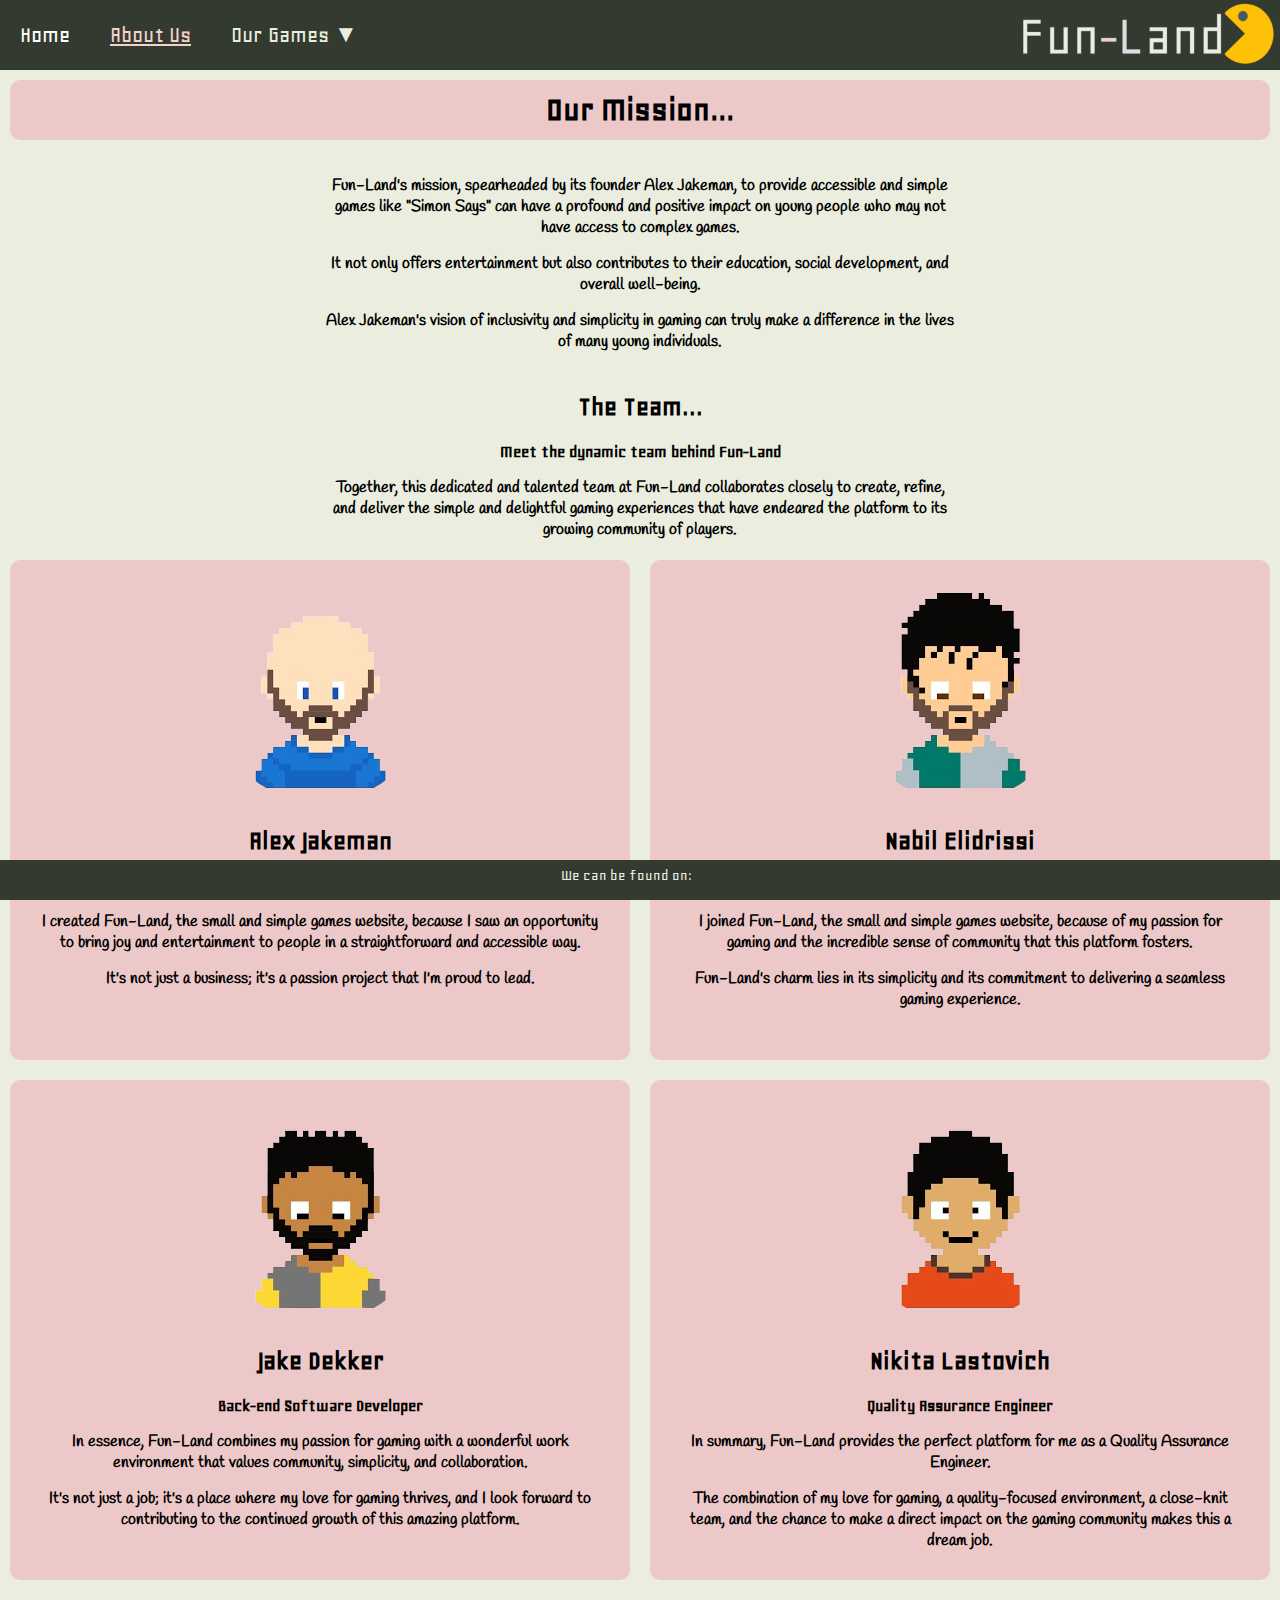
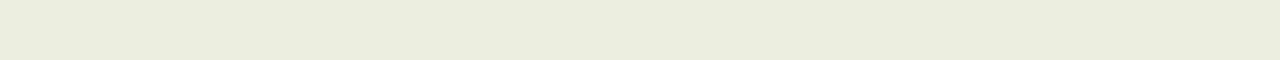
==== commit aa0a7a0c: "Adjusted page title padding, added more info to readme. Added fun-land banners to home page. Fixed w" ====
--- a/public/about-us.html
+++ b/public/about-us.html
@@ -29,7 +29,7 @@
                         <li><a href="#">Our Games</a>
                         <ul class="nav-dropdown">
                             <li><a href="memory-card-game.html">Match The Cards</a></li>
-                            <li><a href="simon-says.html">Simon Says</a></li>
+                            <li><a href="alex-says.html">Alex Says</a></li>
                         </ul>
                         </li>
                     </ul>
@@ -38,15 +38,22 @@
         </div>
     </header>
 
+    <section class="flex-mobile">
+        <div class="flex-container">
+            <div class="flex-item-center" style="order: 1">
+                <h1 class="page-title">
+                    Our Mission...
+                </h1>
+            </div>
+        </div>
+    </section>
+
     <section>
         <div class="flex-mobile">
             <div class="flex-container">
                 <div class="flex-item-center" style="order: 1">
                     <div style="height: 100px;"> 
                         <div id="team-member-5">
-                            <h1 class="page-title">
-                                Our Mission...
-                            </h1>
                             <h3 class="team-page-quotes">
                                 Fun-Land's mission, spearheaded by its founder Alex Jakeman, to provide accessible and simple games like "Simon Says" can have a profound and positive impact on young people who may not have access to complex games.         
                             </h3>
@@ -61,9 +68,6 @@
                 </div>
                 <div class="flex-item-center" style="order: 2">
                     <div style="height: 100px;"> 
-                        <!-- <h3  class="team-page-quotes">
-                            <img src="images/our-mission.png" alt="Fun-Land's Mission Statement" id="mission-statement-img">
-                        </h3> -->
                         <div id="team-member-6">
                             <h1  class="paragraph-header">
                                 The Team...
--- a/public/style.css
+++ b/public/style.css
@@ -154,6 +154,22 @@
     border-radius: 10px;
 }
 
+.news-paragraph-content {
+  background-color: #edc8c8;
+  margin-top: 25px;
+  font-size: 44px;
+  margin: auto;
+  border-radius: 10px;
+  border-style: solid;
+  border-color: #000000;
+  color: black;
+  max-width: 300px;
+}
+
+#news-paragraph-header {
+  margin-bottom: 40px;
+}
+
 .paragraph-header {
     text-align: center; 
     font-size: 28px;
@@ -163,6 +179,12 @@
 .paragraph-content {
     text-align: center; 
     font-size: 18px;
+}
+
+.homepage-paragraph-content {
+    text-align: center;
+    font-size: 18px;
+    font-weight: lighter;
 }
 
 .team-page-quotes {
@@ -217,6 +239,7 @@
   padding: 10px;
   flex: 100%;
   text-align: center;
+  height: auto  ;
 }
 
 ol li {
@@ -228,7 +251,7 @@
 .modal {
   margin: 100px auto;
   padding: 20px;
-  background: #fff;
+  background: #EBEDDF;
   border: 1px solid #666;
   width: 85%;
   border-radius: 6px;
@@ -278,7 +301,7 @@
 }
 
 .modal-button {
-  padding: 8px 16px;
+  padding: 10px;
   font-size: 30px;
   border-radius: 10px;
   background-color: #edc8c8;
@@ -286,14 +309,28 @@
   text-decoration: none;
   border-color: #000000;
   border-style: solid;
+  cursor:pointer;
+}
+
+.modal-button-homepage {
+  padding: 10px;
+  font-size: 30px;
+  border-radius: 10px;
+  background-color: #333A2F;
+  color: #edc8c8;
+  text-decoration: none;
+  border-color: #000000;
+  border-style: solid;
+  cursor:pointer;
 }
 
 .modal-button a {
   text-decoration: none;
   color: black;
-}
-
-.modal-button:hover {
+  cursor:pointer;
+}
+
+.modal-button:hover, .modal-button-homepage:hover {
   background-color: #fbb040;
   color: #333A2F;
 }
@@ -433,11 +470,114 @@
   font-size: larger;
 }
 
+.instruction-images {
+  padding-top: 10px;
+}
+
+#instruction-title-1, #instruction-title-2 {
+  border-radius: 10px;
+  max-width: 500px;
+  margin: auto;
+}
+
+.instruction-images img {
+  border-radius: 10px;
+  max-width: 400px;
+
+}
+
+#instruction-border-1, #instruction-border-2 {
+  border-color: #000000;
+  border-style: solid;
+  border-radius: 10px;
+}
+
+#instructions-extended {
+  font-weight: bold;
+  font-size: large;
+}
+
+.instruction-header {
+  background-color: #333A2F;
+  color: #EBEDDF;
+  border-radius: 10px;
+  margin-top: 15px; 
+  max-width: 400px;
+  margin: auto;
+}
+
+#instruction-title-2 {
+  background-color: #333A2F;
+  color: #EBEDDF;
+  margin-top: 20px;
+  margin-bottom: 20px;
+}
+
+#homepage-modal-title, #homepage-modal-title-2, #homepage-modal-title-5,#instruction-title-3, #instruction-title-4, #instruction-title-5 {
+  border-radius: 10px;
+  max-width: 500px;
+  margin: auto;
+  margin-bottom: 20px;
+}
+
+#flex-article-1, #flex-article-2, #flex-article-3 {
+  background-color: #edc8c8;
+  margin: 10px;
+  border-radius: 10px;
+  border-style: solid;
+  border-color: #000000;
+  color: #000000;
+}
+
+#flex-article-title-1, #flex-article-title-2, #flex-article-title-3, #flex-article-4 {
+  background-color: #333A2F;
+  margin-top: 15px;
+  margin-bottom: 15px;
+  border-radius: 10px;
+  border-style: solid;
+  border-color: #000000;
+  color: #EBEDDF;
+}
+
+#instruction-title-3, #instruction-title-4, #instruction-title-5 {
+  border-color: black;
+  border-style: solid;  
+  font-size: 20px;
+}
+
+#desktop-banner img {
+  border-radius: 10px;
+  width: 100%;
+  max-width: 950px;
+  border-color: black;
+  border-style: solid;  
+}
+
+#mobile-banner img {
+  border-radius: 10px;
+  width: 80%;
+  max-width: 450px;
+  margin-top: 5px;
+  margin-bottom: 15px;
+  border-color: black;
+  border-style: solid;  
+}
+
 /* Alex Says page items */
 
-#alex-says-logo-img img {
+#alex-says-logo-img img  {
   border-radius: 10px;
   max-width: 300px;
+  text-align: center;
+  margin: auto;
+}
+
+#alex-says-logo-img-homepage-1 img, #alex-says-logo-img-homepage-2 img, #alex-says-logo-img-homepage-3 img, #alex-says-logo-img-homepage-4 img, #alex-says-logo-img-homepage-5 img, #alex-says-logo-img-homepage-6 img {
+  border-radius: 10px;
+  max-width: 300px;
+  text-align: center;
+  margin: auto;
+  margin-bottom: 15px;
 }
 
 #alex-says-preview-img img {
@@ -533,6 +673,12 @@
     width: 100%; 
     height: auto;
     float:left;
+  }
+  
+  #team-member-21, #team-member-22, #team-member-25 {
+    max-width: 70%;
+    margin: auto;
+    height: auto;
   }
 
   #mission-statement-img {
@@ -584,6 +730,32 @@
   
   .page-title {
     border-radius: 0;
+    width: 100%;
+  }
+
+  .instruction-images img {
+    max-width: 290px;
+  }
+
+  .modal {
+    max-height: 700px;
+  }
+
+  #team-member-5 {
+    padding-left: 15px;
+    padding-right: 15px;
+  }
+
+  #alex-says-logo-img-homepage-2 img {
+    max-width: 250px;
+  }
+
+  #instruction-title-3, #instruction-title-4, #instruction-title-5 {
+    font-size: 20px;
+  }
+
+  #desktop-banner img {
+    display: none;
   }
 }
 
@@ -632,6 +804,20 @@
 
   .grid-container {
     max-width: 650px
+  }
+
+  .modal {
+    max-width: 700px;
+    max-height: 700px;
+  }
+
+  #flex-article-1, #flex-article-2, #flex-article-3 {
+    max-width: 750px;
+    margin: auto;
+  }
+
+  #mobile-banner img {
+    display: none;
   }
 }
 
@@ -698,4 +884,18 @@
   .grid-container {
     max-width: 650px
   }
+
+  .modal {
+    max-width: 700px;
+    max-height: 700px;
+  }
+
+  #flex-article-1, #flex-article-2, #flex-article-3 {
+    max-width: 750px;
+    margin: auto;
+  }
+
+  #mobile-banner img {
+    display: none;
+  }
 }